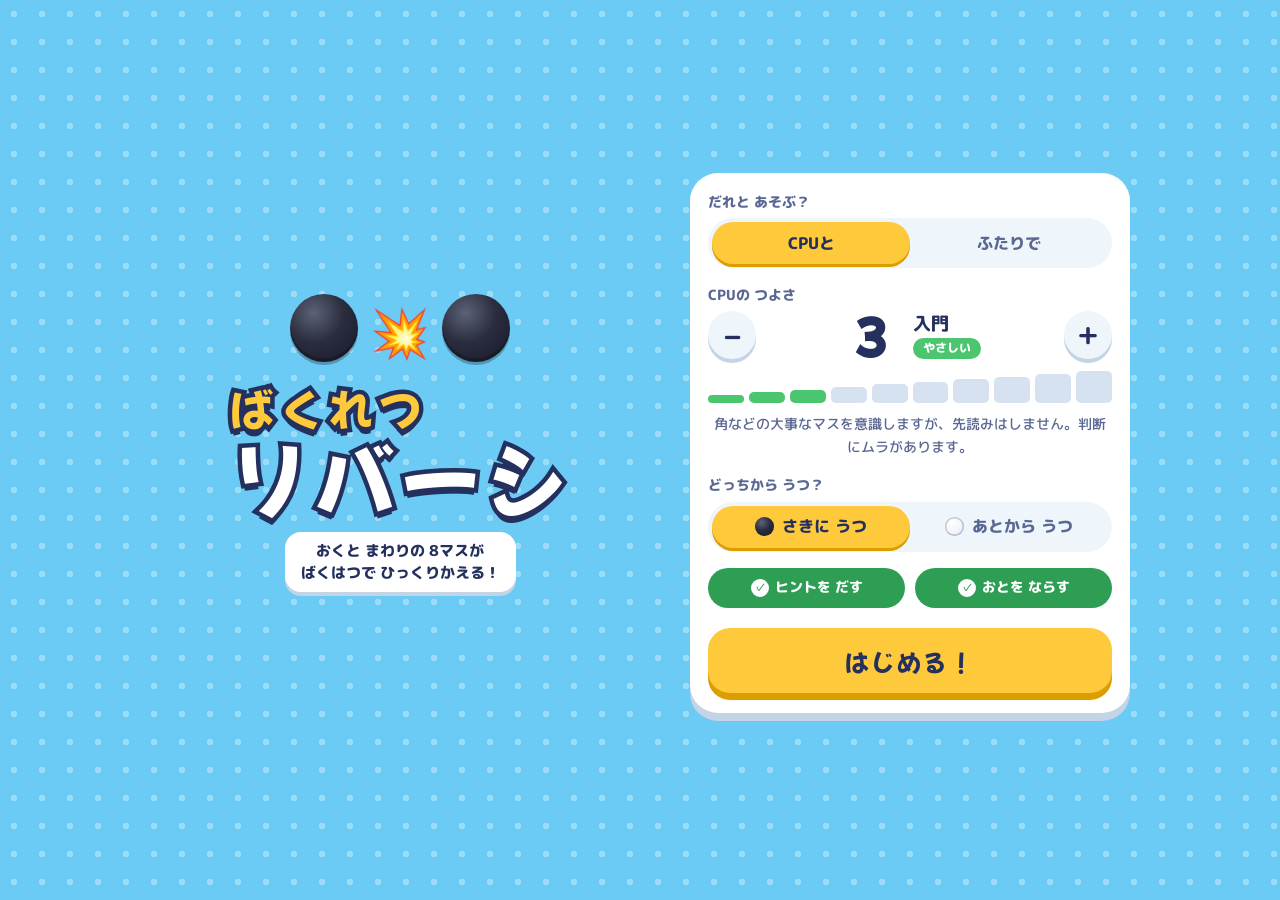
==== bakuretsu-reversi/index.html @ 4dc65e5d "爆裂リバーシを追加 置くとまわりの8マスの石が色に関係なく裏返るリバーシ。 打てるマスとはさむ処理は通常のリバーシと同じで、そのあとに爆風が起きる。 画面と CPU は reversi/ をもとにし、" ====
<!doctype html>
<html lang="ja">
<head>
  <meta charset="utf-8">
  <meta name="viewport" content="width=device-width, initial-scale=1, viewport-fit=cover">
  <meta name="color-scheme" content="light dark">
  <meta name="theme-color" content="#6ccbf4">
  <meta name="description" content="置くと周りの8マスが爆風でひっくり返る、ちょっと変わったリバーシ">
  <meta name="apple-mobile-web-app-capable" content="yes">
  <meta name="mobile-web-app-capable" content="yes">
  <meta name="apple-mobile-web-app-status-bar-style" content="black-translucent">
  <title>爆裂リバーシ</title>
  <link rel="preconnect" href="https://fonts.googleapis.com">
  <link rel="preconnect" href="https://fonts.gstatic.com" crossorigin>
  <link rel="stylesheet" href="https://fonts.googleapis.com/css2?family=M+PLUS+Rounded+1c:wght@500;700;800&family=Mochiy+Pop+One&display=swap">
  <link rel="stylesheet" href="style.css">
</head>
<body>
  <main class="app">
    <!-- タイトル（メニュー）画面 -->
    <section id="title-screen" class="screen title-screen">
      <div class="title-inner" id="title-inner">
        <header class="hero">
          <div class="hero-discs" aria-hidden="true">
            <span class="hero-disc"><span class="face black"></span><span class="face white"></span></span>
            <span class="hero-boom">💥</span>
            <span class="hero-disc"><span class="face black"></span><span class="face white"></span></span>
          </div>
          <h1 class="logo"><span class="logo-sub">ばくれつ</span>リバーシ</h1>
          <p class="rule-note">おくと まわりの 8マスが<br>ばくはつで ひっくりかえる！</p>
        </header>

        <form id="menu" class="menu">
          <fieldset class="row">
            <legend class="row-label">だれと あそぶ？</legend>
            <div class="seg">
              <label><input type="radio" name="mode" value="cpu"><span>CPUと</span></label>
              <label><input type="radio" name="mode" value="pvp"><span>ふたりで</span></label>
            </div>
          </fieldset>

          <fieldset class="row" id="level-field">
            <legend class="row-label">CPUの つよさ</legend>
            <div class="level-picker">
              <button type="button" class="step" id="level-down" aria-label="よわくする">−</button>
              <div class="level-readout" aria-live="polite">
                <span class="level-big" id="level-num"></span>
                <span class="level-meta">
                  <span class="level-name" id="level-name"></span>
                  <span class="tier-badge" id="level-tier"></span>
                </span>
              </div>
              <button type="button" class="step" id="level-up" aria-label="つよくする">＋</button>
            </div>
            <div class="level-meter" id="level-grid"></div>
            <p class="level-desc" id="level-desc"></p>
          </fieldset>

          <fieldset class="row" id="side-field">
            <legend class="row-label">どっちから うつ？</legend>
            <div class="seg">
              <label><input type="radio" name="side" value="black"><span><span class="mini black" aria-hidden="true"></span>さきに うつ</span></label>
              <label><input type="radio" name="side" value="white"><span><span class="mini white" aria-hidden="true"></span>あとから うつ</span></label>
            </div>
          </fieldset>

          <fieldset class="row options">
            <legend class="visually-hidden">せってい</legend>
            <label class="chip"><input type="checkbox" name="hints"><span>ヒントを だす</span></label>
            <label class="chip"><input type="checkbox" name="sound"><span>おとを ならす</span></label>
          </fieldset>

          <button type="submit" class="btn primary start-btn">はじめる！</button>
        </form>
      </div>
    </section>

    <!-- 対局画面 -->
    <section id="game-screen" class="screen game-screen" hidden>
      <header class="scoreboard" aria-label="いしの かず">
        <div class="player" id="player-black">
          <span class="avatar" id="avatar-black" aria-hidden="true"></span>
          <span class="player-text">
            <span class="who" id="name-black"></span>
            <span class="count" id="count-black">2</span>
          </span>
        </div>
        <span class="vs" aria-hidden="true">たい</span>
        <div class="player" id="player-white">
          <span class="avatar" id="avatar-white" aria-hidden="true"></span>
          <span class="player-text">
            <span class="who" id="name-white"></span>
            <span class="count" id="count-white">2</span>
          </span>
        </div>
      </header>

      <p class="bubble" id="status" aria-live="polite"></p>

      <div class="board-wrap">
        <div class="tray" id="tray">
          <div class="board" id="board" role="grid" aria-label="ばんめん"></div>
        </div>
        <div class="toast" id="toast" role="status" hidden></div>
      </div>

      <div class="controls">
        <button type="button" class="btn" id="undo-btn"><span aria-hidden="true">↶</span> いって もどる</button>
        <button type="button" class="btn" id="title-btn">タイトルへ</button>
      </div>

      <div class="result" id="result" hidden>
        <div class="confetti" id="confetti" aria-hidden="true"></div>
        <div class="result-card" role="dialog" aria-labelledby="result-title">
          <span class="result-avatar" id="result-avatar" aria-hidden="true"></span>
          <h2 id="result-title"></h2>
          <p class="result-score" id="result-score"></p>
          <div class="result-actions">
            <button type="button" class="btn primary" id="again-btn">もういっかい</button>
            <button type="button" class="btn" id="view-btn">ばんめんを みる</button>
            <button type="button" class="btn" id="result-title-btn">タイトルへ</button>
          </div>
        </div>
      </div>
    </section>
  </main>

  <script src="js/engine.js"></script>
  <script src="js/ai.js"></script>
  <script src="js/sound.js"></script>
  <script src="js/fullscreen.js"></script>
  <script src="js/main.js"></script>
</body>
</html>
---- bakuretsu-reversi/style.css ----
/*
 * 爆裂リバーシ。見た目は reversi/ と同じで、爆発の演出（ファイル末尾）を足している。
 *
 * デザインの方針：「おもちゃのボードゲーム」
 * - ぷっくりした立体ボタン（押すとへこむ）、トマト色の盤のふち、ぶ厚いコインのような石
 * - 空色の水玉の背景、文字はネイビー（真っ黒は使わない）
 * - 画面はスクロールさせず、盤をできるだけ大きく見せる
 */
:root {
  --sky: #6ccbf4;
  --sky-dot: rgba(255, 255, 255, 0.32);
  --ink: #24315e;
  --ink-soft: #5b6894;
  --card: #ffffff;
  --card-soft: #eef6fc;
  --card-ledge: #c3d4e6;
  --bar-off: #d6e2ef;
  --sun: #ffc93c;
  --sun-ledge: #dc9d00;
  --tomato: #ff6b5b;
  --tomato-ledge: #c9463a;
  --leaf: #3cb55a;
  --leaf-line: #2a8c43;
  --star: #1c5a2c;
  --hint: rgba(255, 236, 140, 0.9);
  --last: #ff6b5b;
  --focus: #24315e;
  --tier-easy: #4cc56f;
  --tier-normal: #3fa3f0;
  --tier-hard: #ff9d2e;
  --tier-max: #f2546b;
  --overlay: rgba(36, 49, 94, 0.55);
  --font-body: "M PLUS Rounded 1c", "Hiragino Maru Gothic ProN", "Hiragino Sans", "Noto Sans JP", system-ui, sans-serif;
  --font-pop: "Mochiy Pop One", "M PLUS Rounded 1c", "Hiragino Maru Gothic ProN", system-ui, sans-serif;
  color-scheme: light;
}

@media (prefers-color-scheme: dark) {
  :root {
    --sky: #1e2b57;
    --sky-dot: rgba(255, 255, 255, 0.07);
    --ink: #f2f5ff;
    --ink-soft: #b4bfe6;
    --card: #2b3a6e;
    --card-soft: #34467f;
    --card-ledge: #18224a;
    --bar-off: #45579a;
    --sun-ledge: #a87700;
    --tomato: #f0604f;
    --tomato-ledge: #9c3329;
    --leaf: #2f9e4c;
    --leaf-line: #1f7536;
    --star: #0f3a1b;
    --focus: #ffc93c;
    --overlay: rgba(8, 12, 30, 0.7);
    color-scheme: dark;
  }
}

*,
*::before,
*::after {
  box-sizing: border-box;
}

[hidden] {
  display: none !important;
}

.visually-hidden {
  position: absolute !important;
  width: 1px;
  height: 1px;
  overflow: hidden;
  clip: rect(0 0 0 0);
  white-space: nowrap;
}

html {
  height: 100%;
  -webkit-text-size-adjust: 100%;
}

body {
  height: 100%;
  margin: 0;
  background-color: var(--sky);
  background-image: radial-gradient(var(--sky-dot) 3px, transparent 3.5px);
  background-size: 28px 28px;
  color: var(--ink);
  font-family: var(--font-body);
  font-size: 16px;
  font-weight: 700;
  line-height: 1.55;
  -webkit-tap-highlight-color: transparent;
}

/* 画面全体を 1 画面（スクロールなし）として使う */
.app {
  display: flex;
  flex-direction: column;
  height: 100vh;
  height: 100dvh;
  max-width: 720px;
  margin: 0 auto;
  padding: max(12px, env(safe-area-inset-top)) 16px max(16px, env(safe-area-inset-bottom));
}

.screen {
  flex: 1;
  min-height: 0;
}

button {
  font: inherit;
  color: inherit;
}

:focus-visible {
  outline: 4px solid var(--focus);
  outline-offset: 3px;
}

/* ---------- 立体ボタン ---------- */

.btn {
  --ledge: var(--card-ledge);
  appearance: none;
  border: 0;
  border-radius: 18px;
  padding: 12px 20px 11px;
  background: var(--card);
  color: var(--ink);
  font-weight: 800;
  font-size: 1rem;
  cursor: pointer;
  box-shadow: 0 5px 0 var(--ledge);
  transform: translateY(0);
  transition: transform 0.08s, box-shadow 0.08s, opacity 0.15s;
}

.btn:active:not(:disabled) {
  transform: translateY(4px);
  box-shadow: 0 1px 0 var(--ledge);
}

.btn:disabled {
  opacity: 0.45;
  cursor: not-allowed;
}

.btn.primary {
  --ledge: var(--sun-ledge);
  background: var(--sun);
  color: #24315e;
}

/* ---------- 石（共通） ---------- */

.mini {
  display: inline-block;
  width: 1em;
  height: 1em;
  flex: none;
  border-radius: 50%;
}

.mini.black,
.face.black {
  background: radial-gradient(circle at 35% 28%, #5d6278 0, #2a2d3d 45%, #17192a 100%);
}

.mini.white,
.face.white {
  background: radial-gradient(circle at 35% 28%, #ffffff 0, #f4f6fb 50%, #d9dfeb 100%);
}

.mini.white {
  box-shadow: inset 0 0 0 1.5px rgba(36, 49, 94, 0.25);
}

/* ---------- タイトル画面 ---------- */

.title-screen {
  display: flex;
  overflow-x: hidden;
  overflow-y: auto; /* 縮小しても収まらないときだけスクロール */
}

.title-inner {
  width: 100%;
  max-width: 440px;
  margin: auto; /* 上下左右の中央に置く（はみ出すときは上から並ぶ） */
  padding-bottom: 10px; /* カードの段差の影のぶん */
}

.hero {
  display: flex;
  flex-direction: column;
  align-items: center;
  padding-bottom: 14px;
}

.hero-discs {
  display: flex;
  justify-content: center;
  gap: 8px;
  height: 44px;
  perspective: 400px;
}

.hero-disc {
  position: relative;
  width: 40px;
  height: 40px;
  transform-style: preserve-3d;
  animation: hero-flip 1.4s cubic-bezier(0.45, 0, 0.3, 1) 0.2s both;
}

.hero-disc:nth-child(2) {
  transform: rotateY(180deg);
  animation-name: hero-flip-back;
  animation-delay: 0.45s;
}

.hero-disc .face,
.disc .face {
  position: absolute;
  inset: 0;
  border-radius: 50%;
  backface-visibility: hidden;
  -webkit-backface-visibility: hidden;
  box-shadow: inset 0 -4px 0 rgba(0, 0, 0, 0.22), 0 3px 0 rgba(0, 0, 0, 0.25);
}

.hero-disc .face.white,
.disc .face.white {
  transform: rotateY(180deg);
}

/* タイトルで一度だけ、ぴょんと跳ねて裏返る */
@keyframes hero-flip {
  0% { transform: translateY(0) rotateY(180deg); }
  45% { transform: translateY(-18px) rotateY(270deg); }
  80% { transform: translateY(0) rotateY(360deg); }
  90% { transform: translateY(-3px) rotateY(360deg); }
  100% { transform: translateY(0) rotateY(360deg); }
}

@keyframes hero-flip-back {
  0% { transform: translateY(0) rotateY(0deg); }
  45% { transform: translateY(-18px) rotateY(90deg); }
  80% { transform: translateY(0) rotateY(180deg); }
  90% { transform: translateY(-3px) rotateY(180deg); }
  100% { transform: translateY(0) rotateY(180deg); }
}

.logo {
  margin: 6px 0 0;
  font-family: var(--font-pop);
  font-weight: 400;
  font-size: clamp(2.4rem, 11vw, 3.2rem);
  line-height: 1.1;
  letter-spacing: 0.06em;
  color: #ffffff;
  -webkit-text-stroke: 7px #24315e;
  paint-order: stroke fill;
  text-shadow: 0 5px 0 #24315e;
}

/* メニューは 1 枚のカード。中の部品は段差を付けず、平らに保つ */
.menu {
  display: flex;
  flex-direction: column;
  gap: 16px;
  padding: 18px 18px 20px;
  border-radius: 28px;
  background: var(--card);
  box-shadow: 0 8px 0 var(--card-ledge);
}

.row {
  min-width: 0;
  margin: 0;
  padding: 0;
  border: 0;
  transition: opacity 0.2s;
}

.row:disabled {
  opacity: 0.35;
}

.row-label {
  padding: 0;
  margin: 0 0 6px;
  font-size: 0.85rem;
  font-weight: 800;
  color: var(--ink-soft);
}

/* 2 択のスイッチ */
.seg {
  display: grid;
  grid-template-columns: 1fr 1fr;
  padding: 4px;
  border-radius: 999px;
  background: var(--card-soft);
}

.seg label,
.chip,
.level-seg {
  position: relative;
  cursor: pointer;
}

.seg input,
.chip input,
.level-seg input {
  position: absolute;
  inset: 0;
  margin: 0;
  opacity: 0;
  cursor: pointer;
}

.row:disabled label,
.row:disabled input {
  cursor: not-allowed;
}

.seg label > span {
  display: flex;
  align-items: center;
  justify-content: center;
  gap: 8px;
  min-height: 42px;
  border-radius: 999px;
  color: var(--ink-soft);
  font-size: 1rem;
  font-weight: 800;
  transition: background-color 0.15s, color 0.15s, box-shadow 0.15s;
}

.seg .mini {
  font-size: 1.15rem;
}

.seg input:checked + span {
  background: var(--sun);
  color: #24315e;
  box-shadow: 0 3px 0 var(--sun-ledge);
}

.seg input:focus-visible + span,
.chip input:focus-visible + span,
.level-seg input:focus-visible + .bar {
  outline: 4px solid var(--focus);
  outline-offset: 2px;
}

/* つよさ：− 数字 ＋ と、だんだん高くなる 10 本のバー */
.level-picker {
  display: grid;
  grid-template-columns: 48px 1fr 48px;
  align-items: center;
  gap: 8px;
}

.step {
  display: grid;
  place-items: center;
  width: 48px;
  height: 48px;
  padding: 0;
  border: 0;
  border-radius: 50%;
  background: var(--card-soft);
  color: var(--ink);
  font-size: 1.6rem;
  font-weight: 800;
  line-height: 1;
  cursor: pointer;
  box-shadow: 0 4px 0 var(--card-ledge);
  transition: transform 0.08s, box-shadow 0.08s, opacity 0.15s;
}

.step:active:not(:disabled) {
  transform: translateY(3px);
  box-shadow: 0 1px 0 var(--card-ledge);
}

.step:disabled {
  opacity: 0.3;
  cursor: not-allowed;
}

.level-readout {
  display: flex;
  align-items: center;
  justify-content: center;
  gap: 12px;
}

.level-big {
  min-width: 1.4em;
  font-family: var(--font-pop);
  font-size: 2.8rem;
  line-height: 1;
  text-align: center;
  font-variant-numeric: tabular-nums;
}

.level-meta {
  display: flex;
  flex-direction: column;
  align-items: flex-start;
  gap: 4px;
}

.level-name {
  font-size: 1.15rem;
  font-weight: 800;
  line-height: 1.2;
  white-space: nowrap;
}

.tier-badge {
  padding: 1px 10px;
  border-radius: 999px;
  background: var(--tier, var(--tier-easy));
  color: #ffffff;
  font-size: 0.75rem;
  font-weight: 800;
  white-space: nowrap;
}

.level-meter {
  display: grid;
  grid-template-columns: repeat(10, 1fr);
  align-items: end;
  gap: 5px;
  height: 32px;
  margin-top: 12px;
}

.level-seg {
  --tier: var(--tier-easy);
  display: flex;
  align-items: flex-end;
  height: 100%;
}

.level-seg[data-tier="normal"] { --tier: var(--tier-normal); }
.level-seg[data-tier="hard"] { --tier: var(--tier-hard); }
.level-seg[data-tier="max"] { --tier: var(--tier-max); }

.level-seg .bar {
  width: 100%;
  height: calc(19% + var(--i) * 8.1%);
  border-radius: 5px;
  background: var(--bar-off);
  transition: background-color 0.15s;
}

.level-seg.on .bar {
  background: var(--tier);
}

.level-desc {
  min-height: 3.2em; /* 説明が 1 行でも 2 行でも高さが変わらないように */
  margin: 10px 0 0;
  color: var(--ink-soft);
  font-size: 0.88rem;
  font-weight: 500;
  line-height: 1.6;
  text-align: center;
}

/* ヒント・おとの ON/OFF */
.options {
  display: grid;
  grid-template-columns: 1fr 1fr;
  gap: 10px;
}

.chip > span {
  display: flex;
  align-items: center;
  justify-content: center;
  gap: 6px;
  min-height: 40px;
  border-radius: 999px;
  background: var(--card-soft);
  color: var(--ink-soft);
  font-size: 0.9rem;
  font-weight: 800;
  transition: background-color 0.15s, color 0.15s;
}

.chip > span::before {
  content: "";
  display: grid;
  place-items: center;
  width: 18px;
  height: 18px;
  border-radius: 50%;
  border: 2px solid currentColor;
  font-size: 0.75rem;
  line-height: 1;
}

.chip input:checked + span {
  background: #2f9e55;
  color: #ffffff;
}

.chip input:checked + span::before {
  content: "✓";
  border-color: #ffffff;
  background: #ffffff;
  color: #2f9e55;
}

.start-btn {
  margin-top: 4px;
  padding: 15px 20px 13px;
  border-radius: 22px;
  font-family: var(--font-pop);
  font-weight: 400;
  font-size: 1.5rem;
  letter-spacing: 0.08em;
  box-shadow: 0 7px 0 var(--ledge);
}

.start-btn:active:not(:disabled) {
  transform: translateY(6px);
}

/* 背の低い画面では、余白を詰めて縮小をなるべく少なくする */
@media (max-height: 720px) {
  .hero {
    padding-bottom: 10px;
  }
  .hero-discs {
    height: 34px;
  }
  .hero-disc {
    width: 30px;
    height: 30px;
  }
  .logo {
    font-size: 2.3rem;
  }
  .menu {
    gap: 12px;
    padding: 14px 16px 16px;
  }
  .seg label > span {
    min-height: 38px;
  }
  .level-big {
    font-size: 2.4rem;
  }
  .start-btn {
    padding-top: 12px;
    padding-bottom: 10px;
  }
}

/* ---------- 対局画面 ---------- */

.game-screen {
  display: flex;
  flex-direction: column;
}

.scoreboard,
.bubble,
.controls {
  flex: none;
}

/* 残りの高さと幅をすべて盤に使う。盤は正方形のまま、入るいちばん大きいサイズにする */
.board-wrap {
  flex: 1;
  min-height: 0;
  display: grid;
  place-items: center;
  container-type: size;
}

.tray {
  width: min(100cqw, 100cqh - 10px); /* 10px は盤の段差の影のぶん */
  aspect-ratio: 1;
  margin-bottom: 10px;
}

.scoreboard {
  display: grid;
  grid-template-columns: 1fr auto 1fr;
  align-items: center;
  gap: 8px;
}

.player {
  display: flex;
  align-items: center;
  gap: 8px;
  min-width: 0;
  padding: 8px 10px 8px 8px;
  border-radius: 22px;
  background: var(--card);
  border: 3px solid transparent;
  box-shadow: 0 5px 0 var(--card-ledge);
  transition: border-color 0.2s, transform 0.2s, box-shadow 0.2s;
}

/* 手番のプレイヤーは、ふちが太くなって少し浮く */
.player.active {
  border-color: #24315e;
  background: #fff4cc;
  color: #24315e;
  transform: translateY(-3px);
  box-shadow: 0 8px 0 var(--sun-ledge);
}

.avatar {
  display: grid;
  place-items: center;
  width: 44px;
  height: 44px;
  flex: none;
  border-radius: 50%;
  background: var(--card-soft);
  font-size: 1.6rem;
  line-height: 1;
}

.player.active .avatar {
  background: #ffffff;
}

.avatar .mini {
  font-size: 1.9rem;
}

.player-text {
  display: flex;
  flex-direction: column;
  min-width: 0;
}

.who {
  overflow: hidden;
  font-size: 0.8rem;
  white-space: nowrap;
  text-overflow: ellipsis;
}

.count {
  display: flex;
  align-items: center;
  gap: 5px;
  font-family: var(--font-pop);
  font-size: 1.7rem;
  line-height: 1.1;
  font-variant-numeric: tabular-nums;
}

.count .mini {
  font-size: 0.7em;
}

.vs {
  font-size: 0.85rem;
  color: #24315e;
}

@media (prefers-color-scheme: dark) {
  .vs {
    color: var(--ink);
  }
}

/* 対戦相手のセリフ */
.bubble {
  position: relative;
  margin: 14px 0 12px;
  padding: 10px 16px;
  border-radius: 18px;
  background: var(--card);
  text-align: center;
  font-size: 1rem;
  box-shadow: 0 4px 0 var(--card-ledge);
}

.bubble::before {
  content: "";
  position: absolute;
  top: -9px;
  left: var(--tail, 25%);
  width: 18px;
  height: 18px;
  background: var(--card);
  border-radius: 3px;
  transform: translateX(-50%) rotate(45deg);
  transition: left 0.25s;
}

.bubble.from-white {
  --tail: 75%;
}

.dots::after {
  content: "";
  display: inline-block;
  width: 1.5em;
  text-align: left;
  animation: dots 1.2s steps(4) infinite;
}

@keyframes dots {
  0% { content: ""; }
  25% { content: "・"; }
  50% { content: "・・"; }
  75% { content: "・・・"; }
}

.board-wrap {
  position: relative;
}

/* おもちゃの盤：トマト色のふちに、ぷっくりした段差 */
.tray {
  padding: 12px;
  border-radius: 30px;
  background: var(--tomato);
  box-shadow:
    inset 0 4px 0 rgba(255, 255, 255, 0.35),
    inset 0 -5px 0 rgba(0, 0, 0, 0.12),
    0 8px 0 var(--tomato-ledge);
}

.board {
  position: relative;
  display: grid;
  grid-template-columns: repeat(8, 1fr);
  gap: 3px;
  width: 100%;
  aspect-ratio: 1;
  padding: 3px;
  border-radius: 16px;
  background: var(--leaf-line);
  box-shadow: inset 0 3px 0 rgba(0, 0, 0, 0.18);
  user-select: none;
  overflow: hidden;
}

/* 星（盤面の 4 か所の点）。2 マス目と 3 マス目、6 マス目と 7 マス目の境目の交点 */
.star-points {
  position: absolute;
  z-index: 2;
  inset: 3px; /* .board の padding と合わせる */
  pointer-events: none;
}

.star-points span {
  position: absolute;
  width: 10px;
  height: 10px;
  border-radius: 50%;
  background: var(--star);
  transform: translate(-50%, -50%);
}

.star-points span:nth-child(1) { left: 25%; top: 25%; }
.star-points span:nth-child(2) { left: 75%; top: 25%; }
.star-points span:nth-child(3) { left: 25%; top: 75%; }
.star-points span:nth-child(4) { left: 75%; top: 75%; }

.cell {
  position: relative;
  margin: 0;
  padding: 0;
  border: 0;
  border-radius: 4px;
  background: var(--leaf);
  cursor: default;
  appearance: none;
  perspective: 500px;
}

.cell:nth-child(1) { border-top-left-radius: 13px; }
.cell:nth-child(8) { border-top-right-radius: 13px; }
.cell:nth-child(57) { border-bottom-left-radius: 13px; }
.cell:nth-child(64) { border-bottom-right-radius: 13px; }

.cell.hint {
  cursor: pointer;
}

.cell.hint::before {
  content: "";
  position: absolute;
  inset: 34%;
  border-radius: 50%;
  background: var(--hint);
  box-shadow: 0 2px 0 rgba(0, 0, 0, 0.15);
  transition: inset 0.12s;
}

.cell.hint:hover::before {
  inset: 26%;
}

.cell.last::after {
  content: "";
  position: absolute;
  z-index: 3;
  top: 50%;
  left: 50%;
  width: 22%;
  height: 22%;
  border-radius: 50%;
  background: var(--last);
  border: 2px solid #ffffff;
  transform: translate(-50%, -60%);
}

.disc-wrap {
  position: absolute;
  z-index: 1;
  inset: 8% 8% 12%;
}

.disc-wrap.empty {
  display: none;
}

.disc-wrap.pop {
  animation: pop 0.3s cubic-bezier(0.3, 1.6, 0.5, 1);
}

@keyframes pop {
  0% { transform: translateY(-30%) scale(0.6); }
  100% { transform: translateY(0) scale(1); }
}

.disc {
  position: relative;
  width: 100%;
  height: 100%;
  transform-style: preserve-3d;
  transition: transform 0.42s cubic-bezier(0.4, 0.1, 0.3, 1);
}

.disc.is-white {
  transform: rotateY(180deg);
}

.board.instant .disc {
  transition: none;
}

.toast {
  position: absolute;
  z-index: 5;
  top: 50%;
  left: 50%;
  max-width: 88%;
  padding: 14px 22px;
  border-radius: 20px;
  background: var(--card);
  color: var(--ink);
  font-size: 1.05rem;
  font-weight: 800;
  text-align: center;
  box-shadow: 0 6px 0 var(--card-ledge);
  transform: translate(-50%, -50%);
  pointer-events: none;
  animation: toast-in 0.3s cubic-bezier(0.3, 1.5, 0.5, 1);
}

@keyframes toast-in {
  from { transform: translate(-50%, -50%) scale(0.7); opacity: 0; }
  to { transform: translate(-50%, -50%) scale(1); opacity: 1; }
}

.controls {
  display: flex;
  gap: 12px;
  margin-top: 8px;
  padding-bottom: 5px; /* ボタンの段差の影のぶん */
}

.controls .btn {
  flex: 1 1 0;
}

/* 背の低い画面では、上下の部品を詰めて盤を大きく取る */
@media (max-height: 640px) {
  .app {
    padding-top: max(8px, env(safe-area-inset-top));
    padding-bottom: max(8px, env(safe-area-inset-bottom));
  }
  .player {
    padding-top: 4px;
    padding-bottom: 4px;
  }
  .avatar {
    width: 34px;
    height: 34px;
  }
  .avatar .mini {
    font-size: 1.5rem;
  }
  .count {
    font-size: 1.4rem;
  }
  .bubble {
    margin: 10px 0 8px;
    padding: 6px 14px;
  }
  .controls .btn {
    padding-top: 9px;
    padding-bottom: 8px;
  }
}

/* ---------- 横長の画面（PC・タブレット横向き・スマホ横向き） ---------- */

@media (min-aspect-ratio: 5/4) and (min-width: 640px) {
  .app {
    max-width: 1500px;
    padding-left: 24px;
    padding-right: 24px;
  }

  /* タイトル：左に大きなロゴ、右にメニュー */
  .title-inner {
    display: grid;
    grid-template-columns: 1fr minmax(360px, 440px);
    align-items: center;
    gap: 40px;
    max-width: 980px;
  }
  .hero {
    padding-bottom: 0;
  }
  .hero-discs {
    height: 76px;
    gap: 12px;
  }
  .hero-disc {
    width: 68px;
    height: 68px;
  }
  .hero .hero-boom { /* 後ろの基本スタイルより優先させる */
    font-size: 48px;
  }
  .logo {
    margin-top: 14px;
    font-size: clamp(3rem, 7vw, 5rem);
    -webkit-text-stroke-width: 9px;
    text-shadow: 0 7px 0 #24315e;
  }

  /* 対局：左に石の数・セリフ・ボタン、右に盤。全体を画面の中央に寄せる */
  .game-screen {
    --side: clamp(250px, 30vw, 340px);
    display: grid;
    width: 100%;
    max-width: calc(var(--side) + 28px + 100dvh - 24px);
    margin: 0 auto;
    grid-template-columns: var(--side) 1fr;
    grid-template-rows: 1fr auto auto auto 1fr;
    grid-template-areas:
      ". board"
      "score board"
      "bubble board"
      "controls board"
      ". board";
    column-gap: 28px;
  }
  .scoreboard { grid-area: score; }
  .bubble { grid-area: bubble; }
  .controls { grid-area: controls; flex-direction: column; }
  .board-wrap { grid-area: board; height: 100%; justify-items: end; }
  .bubble::before { display: none; }
  .scoreboard {
    grid-template-columns: 1fr;
    gap: 10px;
  }
  .vs {
    display: none;
  }
  .player {
    padding: 8px 12px 8px 8px;
  }
  .controls .btn {
    flex: none;
  }
}

/* ---------- 結果 ---------- */

.result {
  position: fixed;
  inset: 0;
  z-index: 10;
  display: grid;
  place-items: center;
  padding: 16px;
  overflow: hidden;
  background: var(--overlay);
  animation: fade-in 0.2s ease-out;
}

@keyframes fade-in {
  from { opacity: 0; }
  to { opacity: 1; }
}

.result-card {
  position: relative;
  z-index: 1;
  width: min(100%, 340px);
  padding: 46px 20px 22px;
  border-radius: 28px;
  background: var(--card);
  box-shadow: 0 8px 0 var(--card-ledge);
  text-align: center;
  animation: card-in 0.4s cubic-bezier(0.3, 1.5, 0.5, 1);
}

@keyframes card-in {
  from { transform: scale(0.8) translateY(20px); }
  to { transform: scale(1) translateY(0); }
}

.result-avatar {
  position: absolute;
  top: -36px;
  left: 50%;
  display: grid;
  place-items: center;
  width: 76px;
  height: 76px;
  border-radius: 50%;
  background: var(--sun);
  font-size: 2.6rem;
  line-height: 1;
  box-shadow: 0 5px 0 var(--sun-ledge);
  transform: translateX(-50%);
}

.result-avatar .mini {
  font-size: 2.8rem;
}

.result-card h2 {
  margin: 0 0 4px;
  white-space: pre-line;
  font-family: var(--font-pop);
  font-weight: 400;
  font-size: 1.7rem;
  line-height: 1.3;
}

.result-score {
  margin: 0 0 18px;
  font-size: 1.05rem;
  color: var(--ink-soft);
  font-variant-numeric: tabular-nums;
}

.result-actions {
  display: flex;
  flex-direction: column;
  gap: 12px;
}

/* 勝ったときだけ紙ふぶき */
.confetti span {
  position: absolute;
  top: -20px;
  width: 10px;
  height: 14px;
  border-radius: 3px;
  animation: fall linear forwards;
}

@keyframes fall {
  to { transform: translateY(110vh) rotate(720deg); }
}

/* ---------- 爆裂リバーシの追加分 ---------- */

.hero-boom {
  align-self: center;
  font-size: 30px;
  line-height: 1;
  animation: boom-pulse 1.6s ease-in-out 0.6s infinite;
}

@keyframes boom-pulse {
  0%, 100% { transform: scale(1) rotate(0deg); }
  50% { transform: scale(1.25) rotate(-8deg); }
}

.logo-sub {
  display: block;
  font-size: 0.55em;
  letter-spacing: 0.12em;
  color: var(--sun);
}

.rule-note {
  margin: 12px 0 0;
  padding: 8px 16px;
  border-radius: 16px;
  background: var(--card);
  color: var(--ink);
  font-weight: 800;
  font-size: 0.95rem;
  line-height: 1.45;
  text-align: center;
  box-shadow: 0 4px 0 var(--card-ledge);
}

/* 爆発：置いたマスを中心に、まわり 8 マスぶん（3x3）に広がる光と輪 */
.blast-fx {
  position: absolute;
  z-index: 4;
  width: 37.5%;
  aspect-ratio: 1;
  pointer-events: none;
  transform: translate(-50%, -50%);
}

.blast-fx::before,
.blast-fx::after {
  content: "";
  position: absolute;
  inset: 0;
  border-radius: 50%;
}

.blast-fx::before {
  background: radial-gradient(circle, #fffbe0 0%, #ffd23c 30%, rgba(255, 120, 40, 0.85) 55%, rgba(255, 80, 40, 0) 72%);
  animation: blast-flash 0.65s ease-out forwards;
}

.blast-fx::after {
  border: 5px solid #ffffff;
  animation: blast-ring 0.65s ease-out forwards;
}

@keyframes blast-flash {
  0% { transform: scale(0.2); opacity: 1; }
  40% { transform: scale(1.05); opacity: 0.95; }
  100% { transform: scale(1.25); opacity: 0; }
}

@keyframes blast-ring {
  0% { transform: scale(0.3); opacity: 1; }
  100% { transform: scale(1.4); opacity: 0; }
}

/* 爆風を受けたマスが一瞬光る */
.cell.blasted {
  animation: cell-hit 0.5s ease-out;
}

@keyframes cell-hit {
  0% { background: #ffe58a; }
  100% { background: var(--leaf); }
}

.tray.shake {
  animation: shake 0.4s cubic-bezier(0.36, 0.07, 0.19, 0.97);
}

@keyframes shake {
  0%, 100% { transform: translate(0, 0); }
  20% { transform: translate(-6px, 3px); }
  40% { transform: translate(5px, -4px); }
  60% { transform: translate(-4px, 2px); }
  80% { transform: translate(3px, -1px); }
}

@media (prefers-reduced-motion: reduce) {
  .hero-disc,
  .hero-boom,
  .tray.shake,
  .cell.blasted,
  .disc-wrap.pop,
  .toast,
  .result,
  .result-card {
    animation: none;
  }
  .dots::after {
    animation: none;
    content: "…";
  }
  .disc {
    transition: none;
  }
  .confetti {
    display: none;
  }
  .blast-fx::after {
    display: none;
  }
}
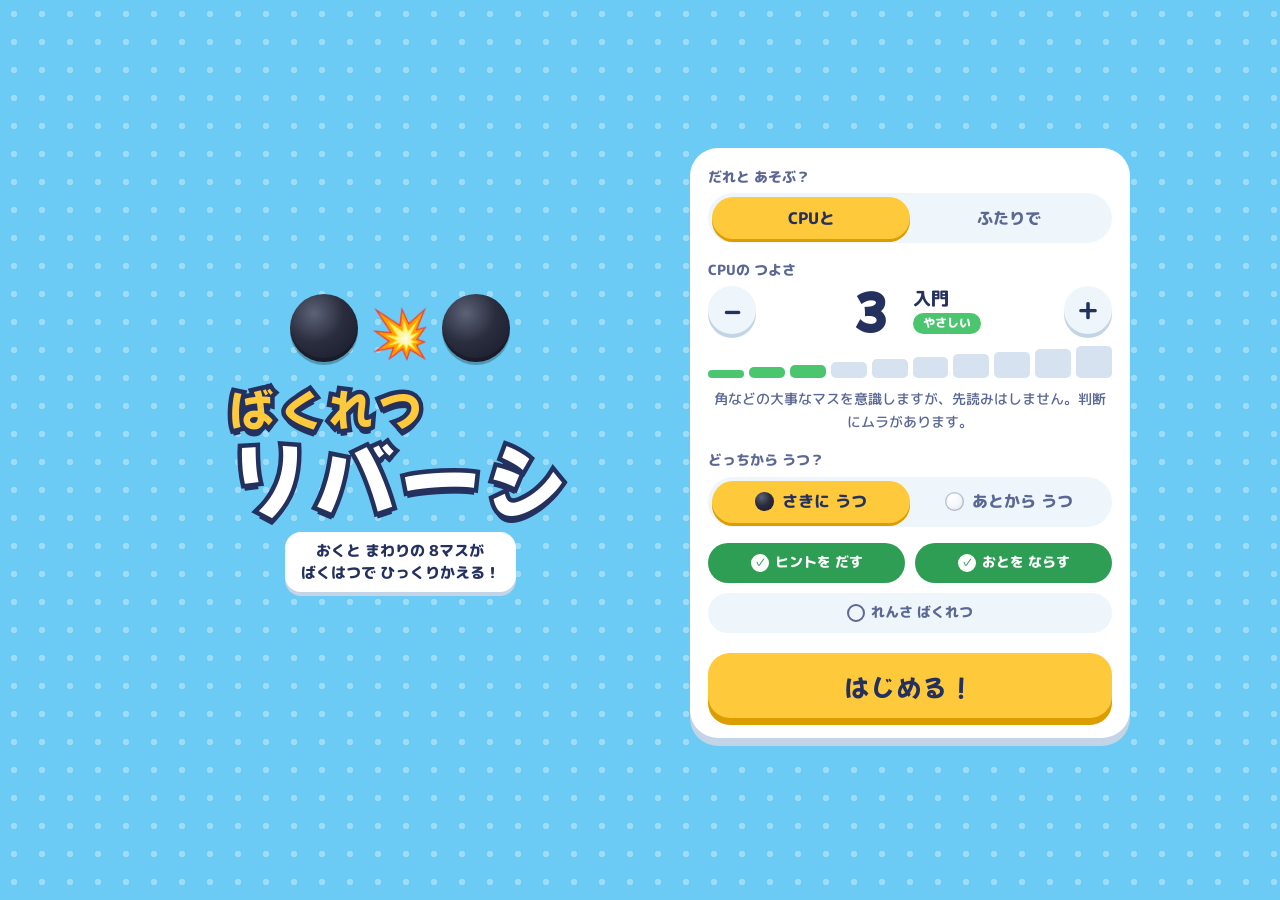
==== commit bb352e1b: "爆裂リバーシ：オプションで連鎖爆裂ルールを選べるようにする 爆風で裏返った石が新しい色で相手の石をはさめば裏返し、裏返る石がなくなるまで段階ごとにくり返す。 連鎖で一度裏返った石はその手のあいだもう裏" ====
--- a/bakuretsu-reversi/index.html
+++ b/bakuretsu-reversi/index.html
@@ -68,6 +68,8 @@
             <legend class="visually-hidden">せってい</legend>
             <label class="chip"><input type="checkbox" name="hints"><span>ヒントを だす</span></label>
             <label class="chip"><input type="checkbox" name="sound"><span>おとを ならす</span></label>
+            <label class="chip wide"><input type="checkbox" name="chain"><span>れんさ ばくれつ</span></label>
+            <p class="chain-note" id="chain-note">ばくはつで かわった いしが はさむと、それも ひっくりかえる！</p>
           </fieldset>
 
           <button type="submit" class="btn primary start-btn">はじめる！</button>
--- a/bakuretsu-reversi/style.css
+++ b/bakuretsu-reversi/style.css
@@ -523,6 +523,24 @@
   color: #2f9e55;
 }
 
+.chip.wide {
+  grid-column: 1 / -1;
+}
+
+.chain-note {
+  grid-column: 1 / -1;
+  margin: -2px 0 0;
+  color: var(--ink-soft);
+  font-size: 0.82rem;
+  font-weight: 700;
+  line-height: 1.5;
+  text-align: center;
+}
+
+.chain-note[hidden] {
+  display: none;
+}
+
 .start-btn {
   margin-top: 4px;
   padding: 15px 20px 13px;
@@ -1179,6 +1197,16 @@
   100% { background: var(--leaf); }
 }
 
+/* 連鎖爆裂で裏返るマスが光る */
+.cell.chained {
+  animation: cell-chain 0.55s ease-out;
+}
+
+@keyframes cell-chain {
+  0% { background: #ff9d6b; box-shadow: inset 0 0 0 3px #ffffff; }
+  100% { background: var(--leaf); box-shadow: inset 0 0 0 0 #ffffff; }
+}
+
 .tray.shake {
   animation: shake 0.4s cubic-bezier(0.36, 0.07, 0.19, 0.97);
 }
@@ -1196,6 +1224,7 @@
   .hero-boom,
   .tray.shake,
   .cell.blasted,
+  .cell.chained,
   .disc-wrap.pop,
   .toast,
   .result,
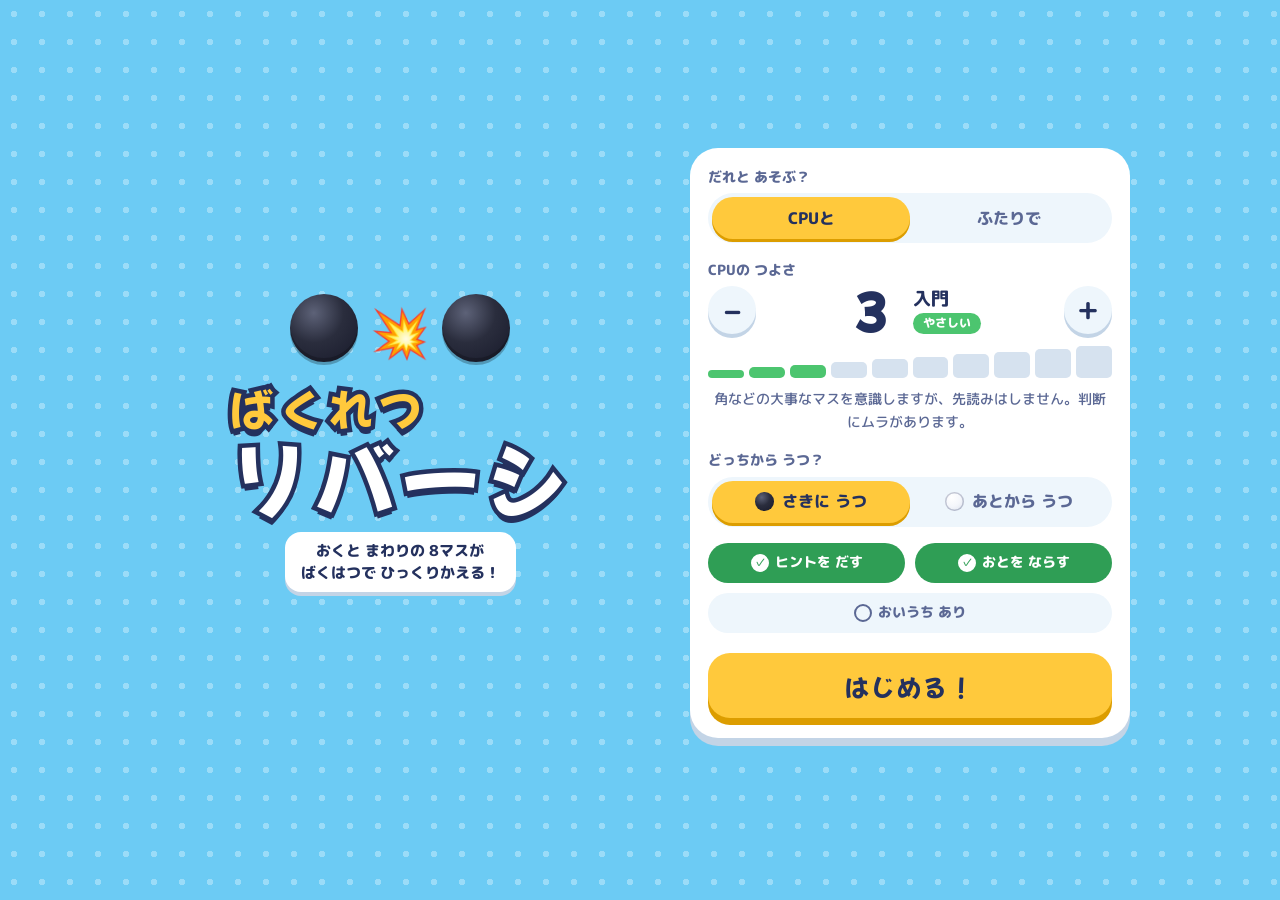
==== commit 64a1a550: "爆裂リバーシ：連鎖爆裂を「おいうち」（1回だけ）に変える 連鎖させると中央付近の石が毎回変わってしまうため、爆風で裏返った石による はさみ判定は1回だけにする。爆裂が連鎖するわけではないので名前も「お" ====
--- a/bakuretsu-reversi/index.html
+++ b/bakuretsu-reversi/index.html
@@ -68,8 +68,8 @@
             <legend class="visually-hidden">せってい</legend>
             <label class="chip"><input type="checkbox" name="hints"><span>ヒントを だす</span></label>
             <label class="chip"><input type="checkbox" name="sound"><span>おとを ならす</span></label>
-            <label class="chip wide"><input type="checkbox" name="chain"><span>れんさ ばくれつ</span></label>
-            <p class="chain-note" id="chain-note">ばくはつで かわった いしが はさむと、それも ひっくりかえる！</p>
+            <label class="chip wide"><input type="checkbox" name="followUp"><span>おいうち あり</span></label>
+            <p class="follow-note" id="follow-note">ばくはつで かわった いしが はさむと、それも ひっくりかえる！</p>
           </fieldset>
 
           <button type="submit" class="btn primary start-btn">はじめる！</button>
--- a/bakuretsu-reversi/style.css
+++ b/bakuretsu-reversi/style.css
@@ -527,7 +527,7 @@
   grid-column: 1 / -1;
 }
 
-.chain-note {
+.follow-note {
   grid-column: 1 / -1;
   margin: -2px 0 0;
   color: var(--ink-soft);
@@ -537,7 +537,7 @@
   text-align: center;
 }
 
-.chain-note[hidden] {
+.follow-note[hidden] {
   display: none;
 }
 
@@ -1197,12 +1197,12 @@
   100% { background: var(--leaf); }
 }
 
-/* 連鎖爆裂で裏返るマスが光る */
-.cell.chained {
-  animation: cell-chain 0.55s ease-out;
-}
-
-@keyframes cell-chain {
+/* おいうちで裏返るマスが光る */
+.cell.followed {
+  animation: cell-follow 0.55s ease-out;
+}
+
+@keyframes cell-follow {
   0% { background: #ff9d6b; box-shadow: inset 0 0 0 3px #ffffff; }
   100% { background: var(--leaf); box-shadow: inset 0 0 0 0 #ffffff; }
 }
@@ -1224,7 +1224,7 @@
   .hero-boom,
   .tray.shake,
   .cell.blasted,
-  .cell.chained,
+  .cell.followed,
   .disc-wrap.pop,
   .toast,
   .result,
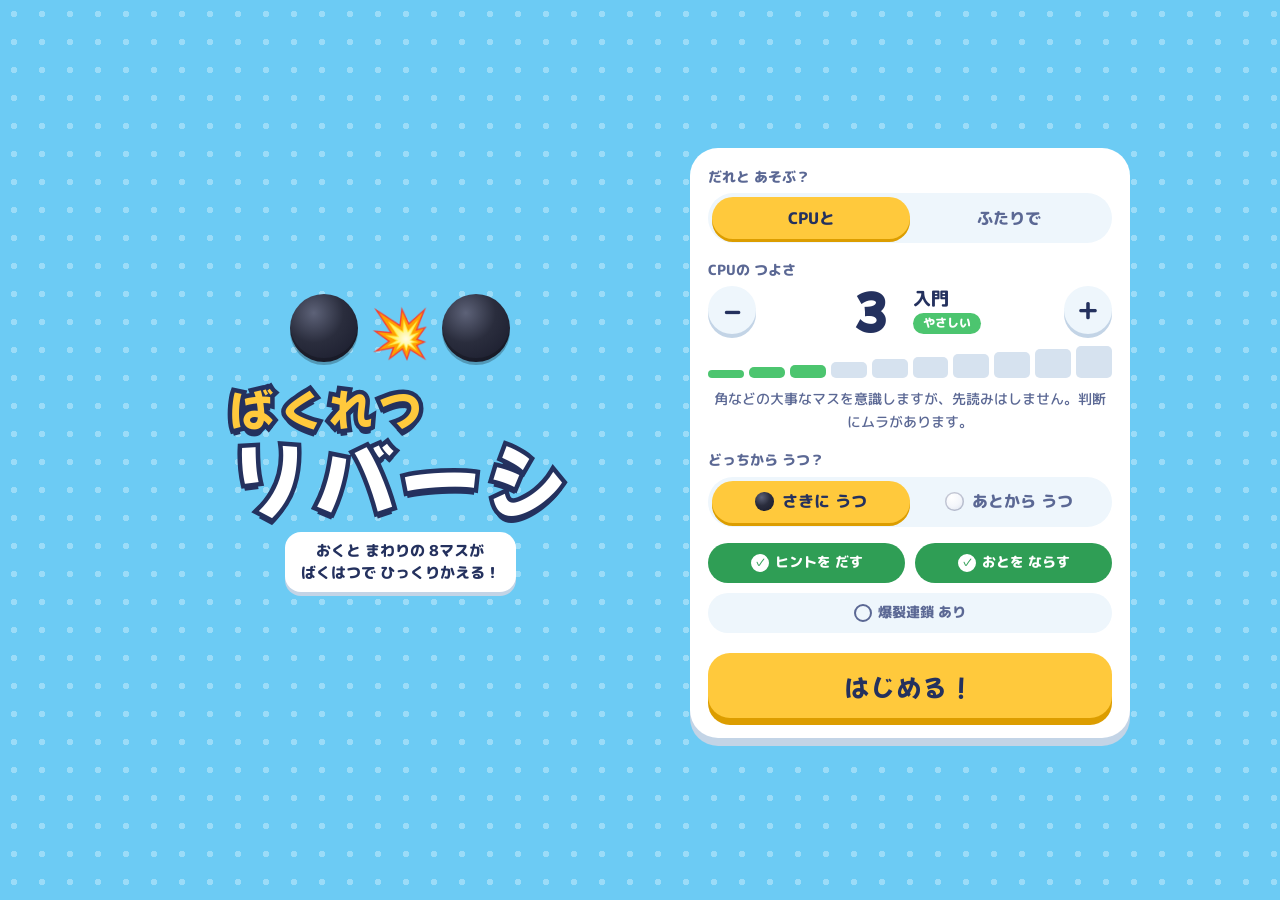
==== commit 86db49da: "爆裂リバーシ：「おいうち」を「爆裂連鎖」に名前を変え、文字の表示をなくす オプションの名前を「爆裂連鎖」に変える（ルールは変えず、1回だけのまま）。 爆裂連鎖が起きたときの「おいうち！」のトーストは見" ====
--- a/bakuretsu-reversi/index.html
+++ b/bakuretsu-reversi/index.html
@@ -68,7 +68,7 @@
             <legend class="visually-hidden">せってい</legend>
             <label class="chip"><input type="checkbox" name="hints"><span>ヒントを だす</span></label>
             <label class="chip"><input type="checkbox" name="sound"><span>おとを ならす</span></label>
-            <label class="chip wide"><input type="checkbox" name="followUp"><span>おいうち あり</span></label>
+            <label class="chip wide"><input type="checkbox" name="followUp"><span>爆裂連鎖 あり</span></label>
             <p class="follow-note" id="follow-note">ばくはつで かわった いしが はさむと、それも ひっくりかえる！</p>
           </fieldset>
 
--- a/bakuretsu-reversi/style.css
+++ b/bakuretsu-reversi/style.css
@@ -1197,7 +1197,7 @@
   100% { background: var(--leaf); }
 }
 
-/* おいうちで裏返るマスが光る */
+/* 爆裂連鎖で裏返るマスが光る */
 .cell.followed {
   animation: cell-follow 0.55s ease-out;
 }
